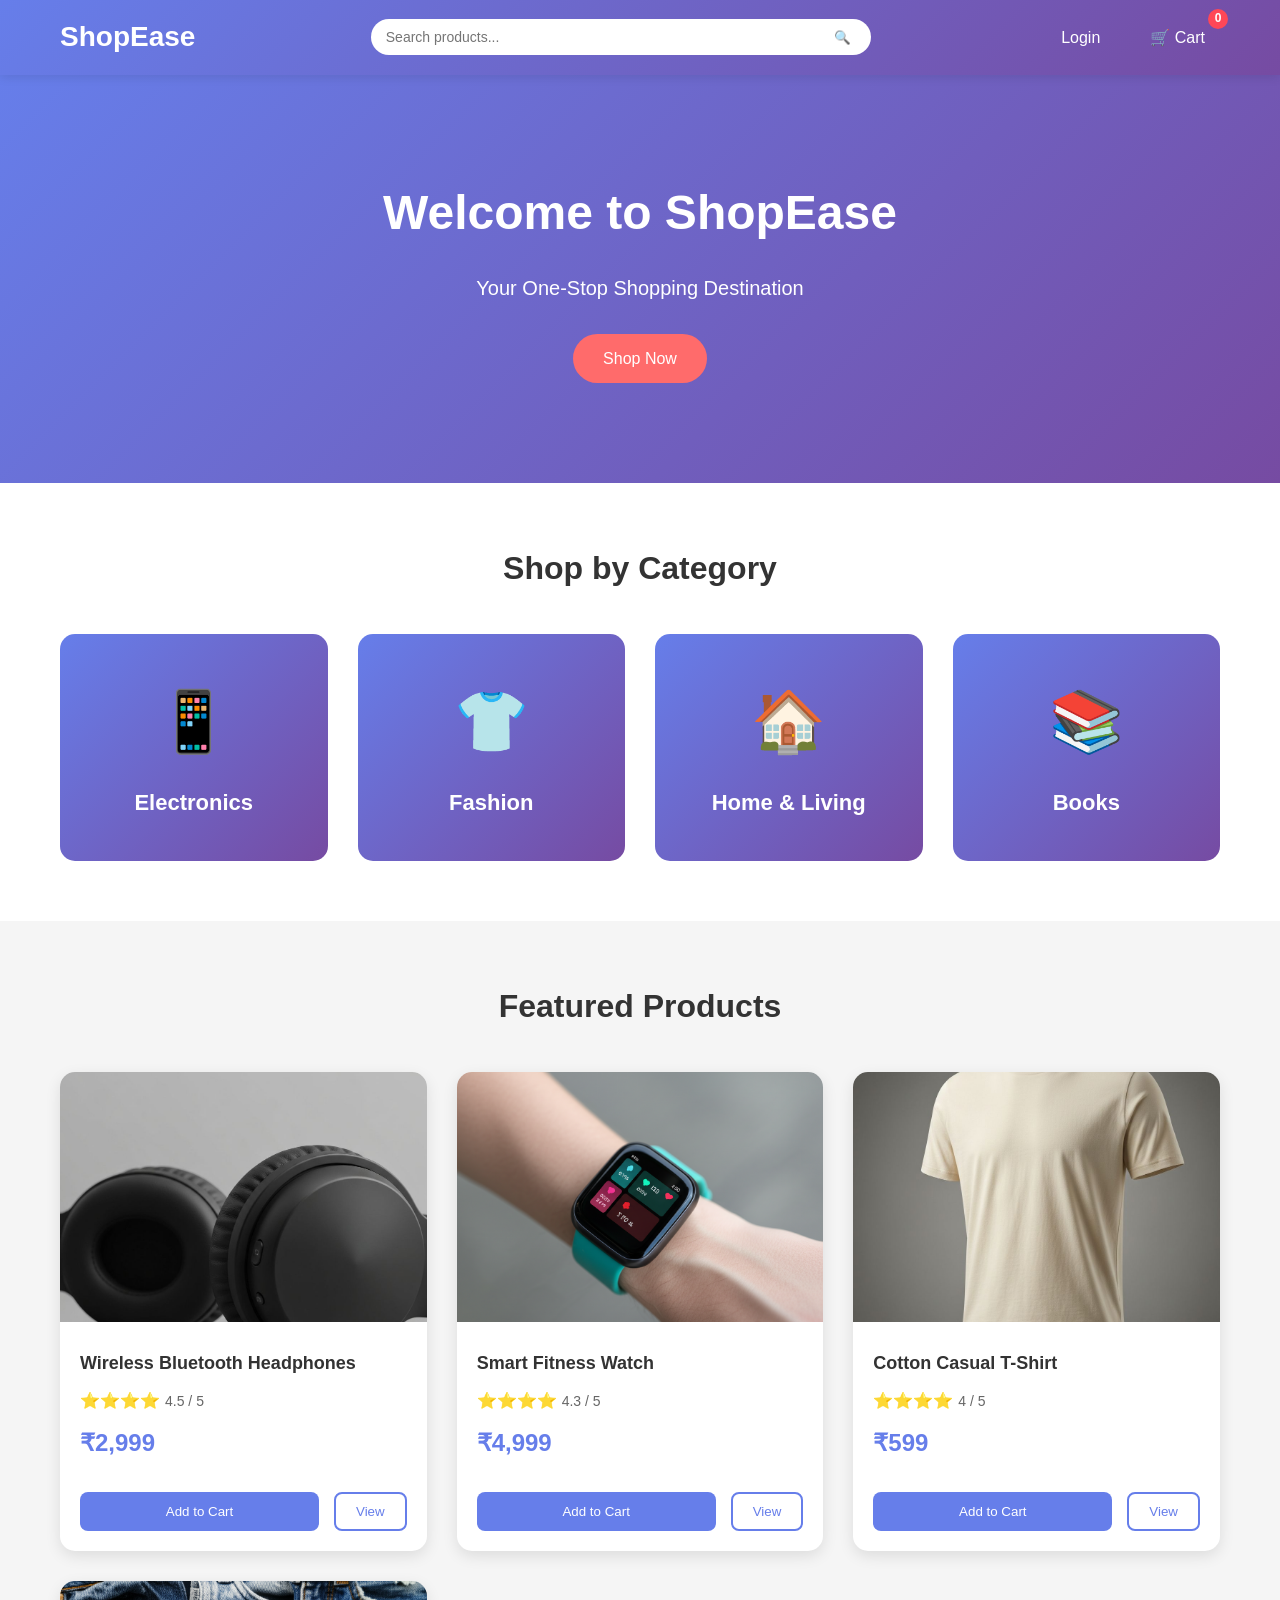
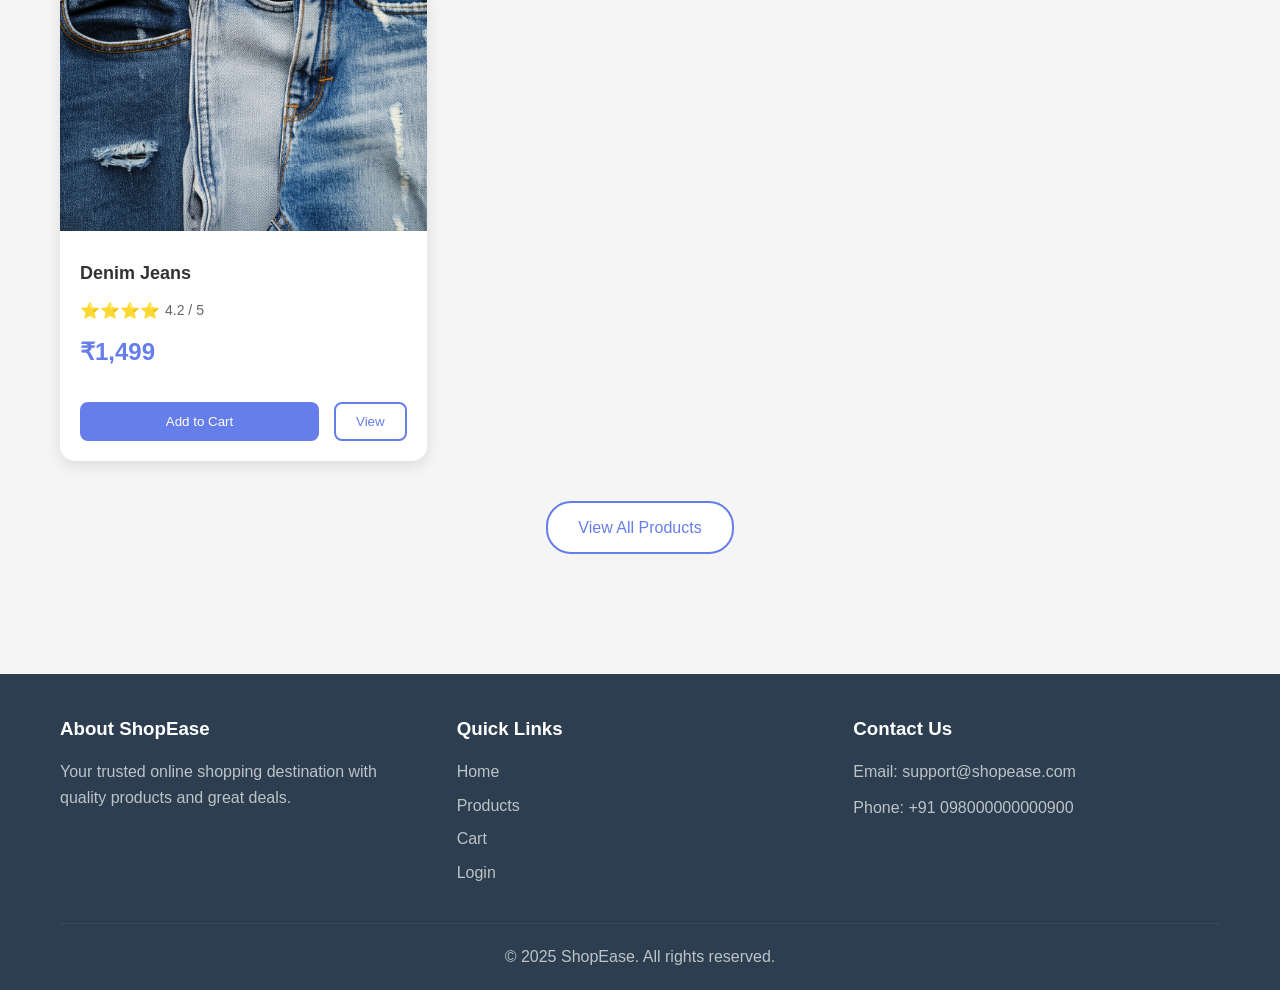
==== index.html @ 18e93b02 "first" ====
<!DOCTYPE html>
<html lang="en">
<head>
    <meta charset="UTF-8">
    <meta name="viewport" content="width=device-width, initial-scale=1.0">
    <title>ShopEase - Home</title>
    <link rel="stylesheet" href="style.css">
</head>
<body>
    <!-- Navigation Bar -->
    <nav class="navbar">
        <div class="nav-container">
            <div class="nav-logo">
                <a href="index.html">ShopEase</a>
            </div>
            <div class="nav-search">
                <input type="text" id="searchInput" placeholder="Search products...">
                <button id="searchBtn">🔍</button>
            </div>
            <div class="nav-links">
                <a href="login.html" id="userLink">Login</a>
                <a href="cart.html" class="cart-link">
                    🛒 Cart
                    <span class="cart-count" id="cartCount">0</span>
                </a>
            </div>
        </div>
    </nav>

    <!-- Hero Section -->
    <section class="hero">
        <div class="hero-content">
            <h1>Welcome to ShopEase</h1>
            <p>Your One-Stop Shopping Destination</p>
            <a href="products.html" class="btn-primary">Shop Now</a>
        </div>
    </section>

    <!-- Featured Categories -->
    <section class="categories">
        <div class="container">
            <h2 class="section-title">Shop by Category</h2>
            <div class="category-grid">
                <div class="category-card" data-category="electronics">
                    <div class="category-icon">📱</div>
                    <h3>Electronics</h3>
                </div>
                <div class="category-card" data-category="fashion">
                    <div class="category-icon">👕</div>
                    <h3>Fashion</h3>
                </div>
                <div class="category-card" data-category="home">
                    <div class="category-icon">🏠</div>
                    <h3>Home & Living</h3>
                </div>
                <div class="category-card" data-category="books">
                    <div class="category-icon">📚</div>
                    <h3>Books</h3>
                </div>
            </div>
        </div>
    </section>


    <section class="featured-products">
        <div class="container">
            <h2 class="section-title">Featured Products</h2>
            <div class="products-grid" id="featuredProducts">
               
            </div>
            <div class="view-all">
                <a href="products.html" class="btn-secondary">View All Products</a>
            </div>
        </div>
    </section>

    <!-- Footer -->
    <footer class="footer">
        <div class="container">
            <div class="footer-content">
                <div class="footer-section">
                    <h3>About ShopEase</h3>
                    <p>Your trusted online shopping destination with quality products and great deals.</p>
                </div>
                <div class="footer-section">
                    <h3>Quick Links</h3>
                    <ul>
                        <li><a href="index.html">Home</a></li>
                        <li><a href="products.html">Products</a></li>
                        <li><a href="cart.html">Cart</a></li>
                        <li><a href="login.html">Login</a></li>
                    </ul>
                </div>
                <div class="footer-section">
                    <h3>Contact Us</h3>
                    <p>Email: support@shopease.com</p>
                    <p>Phone: +91 098000000000900</p>
                </div>
            </div>
            <div class="footer-bottom">
                <p>&copy; 2025 ShopEase. All rights reserved.</p>
            </div>
        </div>
    </footer>

    <script src="script.js"></script>
    <script>
       
        document.addEventListener('DOMContentLoaded', function() {
            loadFeaturedProducts();
            
           
            document.querySelectorAll('.category-card').forEach(card => {
                card.addEventListener('click', function() {
                    const category = this.dataset.category;
                    window.location.href = `products.html?category=${category}`;
                });
            });
        });

        function loadFeaturedProducts() {
            const products = getProducts().slice(0, 4); // Get first 4 products
            const container = document.getElementById('featuredProducts');
            container.innerHTML = products.map(product => createProductCard(product)).join('');
            attachProductCardListeners();
        }
    </script>
</body>
</html>
---- style.css ----
/* Global Styles */
* {
  margin: 0;
  padding: 0;
  box-sizing: border-box;
}

body {
  font-family: "Segoe UI", Tahoma, Geneva, Verdana, sans-serif;
  line-height: 1.6;
  color: #333;
  background-color: #f5f5f5;
}

.container {
  max-width: 1200px;
  margin: 0 auto;
  padding: 0 20px;
}

/* Navigation Bar */
.navbar {
  background: linear-gradient(135deg, #667eea 0%, #764ba2 100%);
  color: white;
  padding: 15px 0;
  position: sticky;
  top: 0;
  z-index: 1000;
  box-shadow: 0 2px 10px rgba(0, 0, 0, 0.1);
}

.nav-container {
  max-width: 1200px;
  margin: 0 auto;
  padding: 0 20px;
  display: flex;
  justify-content: space-between;
  align-items: center;
  gap: 20px;
}

.nav-logo a {
  color: white;
  text-decoration: none;
  font-size: 28px;
  font-weight: bold;
  transition: transform 0.3s;
}

.nav-logo a:hover {
  transform: scale(1.05);
}

.nav-search {
  flex: 1;
  max-width: 500px;
  display: flex;
}

.nav-search input {
  flex: 1;
  padding: 10px 15px;
  border: none;
  border-radius: 25px 0 0 25px;
  outline: none;
  font-size: 14px;
}

.nav-search button {
  padding: 10px 20px;
  border: none;
  background: white;
  border-radius: 0 25px 25px 0;
  cursor: pointer;
  transition: background 0.3s;
}

.nav-search button:hover {
  background: #f0f0f0;
}

.nav-links {
  display: flex;
  gap: 20px;
  align-items: center;
}

.nav-links a {
  color: white;
  text-decoration: none;
  padding: 8px 15px;
  border-radius: 20px;
  transition: background 0.3s;
}

.nav-links a:hover {
  background: rgba(255, 255, 255, 0.2);
}

.cart-link {
  position: relative;
}

.cart-count {
  position: absolute;
  top: -8px;
  right: -8px;
  background: #ff4757;
  color: white;
  border-radius: 50%;
  width: 20px;
  height: 20px;
  display: flex;
  align-items: center;
  justify-content: center;
  font-size: 12px;
  font-weight: bold;
}

/* Hero Section */
.hero {
  background: linear-gradient(135deg, #667eea 0%, #764ba2 100%);
  color: white;
  padding: 100px 20px;
  text-align: center;
}

.hero-content h1 {
  font-size: 48px;
  margin-bottom: 20px;
  animation: fadeInDown 1s;
}

.hero-content p {
  font-size: 20px;
  margin-bottom: 30px;
  animation: fadeInUp 1s;
}

/* Buttons */
.btn-primary,
.btn-secondary {
  display: inline-block;
  padding: 12px 30px;
  border: none;
  border-radius: 25px;
  cursor: pointer;
  font-size: 16px;
  text-decoration: none;
  transition: all 0.3s;
}

.btn-primary {
  background: #ff6b6b;
  color: white;
}

.btn-primary:hover {
  background: #ee5a52;
  transform: translateY(-2px);
  box-shadow: 0 5px 15px rgba(255, 107, 107, 0.3);
}

.btn-secondary {
  background: white;
  color: #667eea;
  border: 2px solid #667eea;
}

.btn-secondary:hover {
  background: #667eea;
  color: white;
}

/* Categories Section */
.categories {
  padding: 60px 20px;
  background: white;
}

.section-title {
  text-align: center;
  font-size: 32px;
  margin-bottom: 40px;
  color: #333;
}

.category-grid {
  display: grid;
  grid-template-columns: repeat(auto-fit, minmax(250px, 1fr));
  gap: 30px;
}

.category-card {
  background: linear-gradient(135deg, #667eea 0%, #764ba2 100%);
  padding: 40px;
  border-radius: 15px;
  text-align: center;
  cursor: pointer;
  transition: transform 0.3s, box-shadow 0.3s;
  color: white;
}

.category-card:hover {
  transform: translateY(-10px);
  box-shadow: 0 10px 30px rgba(0, 0, 0, 0.2);
}

.category-icon {
  font-size: 60px;
  margin-bottom: 15px;
}

.category-card h3 {
  font-size: 22px;
}

/* Products Section */
.featured-products,
.products-section {
  padding: 60px 20px;
}

.products-grid {
  display: grid;
  grid-template-columns: repeat(auto-fill, minmax(280px, 1fr));
  gap: 30px;
  margin-bottom: 30px;
}

.product-card {
  background: white;
  border-radius: 15px;
  overflow: hidden;
  box-shadow: 0 5px 15px rgba(0, 0, 0, 0.1);
  transition: transform 0.3s, box-shadow 0.3s;
  cursor: pointer;
}

.product-card:hover {
  transform: translateY(-5px);
  box-shadow: 0 10px 30px rgba(0, 0, 0, 0.2);
}

.product-image {
  width: 100%;
  height: 250px;
  object-fit: cover;
}

.product-info {
  padding: 20px;
}

.product-name {
  font-size: 18px;
  font-weight: 600;
  margin-bottom: 10px;
  color: #333;
}

.product-rating {
  display: flex;
  align-items: center;
  gap: 5px;
  margin-bottom: 10px;
}

.stars {
  color: #ffa502;
}

.rating-text {
  font-size: 14px;
  color: #666;
}

.product-price {
  font-size: 24px;
  font-weight: bold;
  color: #667eea;
  margin-bottom: 15px;
}

.product-actions {
  display: flex;
  gap: 10px;
}

.add-to-cart {
  flex: 1;
  padding: 10px;
  background: #667eea;
  color: white;
  border: none;
  border-radius: 8px;
  cursor: pointer;
  transition: background 0.3s;
}

.add-to-cart:hover {
  background: #5568d3;
}

.view-details {
  padding: 10px 20px;
  background: white;
  color: #667eea;
  border: 2px solid #667eea;
  border-radius: 8px;
  cursor: pointer;
  transition: all 0.3s;
}

.view-details:hover {
  background: #667eea;
  color: white;
}

.view-all {
  text-align: center;
  margin-top: 40px;
}

/* Products Page */
.products-header {
  display: flex;
  justify-content: space-between;
  align-items: center;
  margin-bottom: 30px;
  flex-wrap: wrap;
  gap: 20px;
}

.filter-controls {
  display: flex;
  gap: 15px;
}

.filter-controls select {
  padding: 10px 15px;
  border: 2px solid #ddd;
  border-radius: 8px;
  cursor: pointer;
  outline: none;
  transition: border-color 0.3s;
}

.filter-controls select:hover {
  border-color: #667eea;
}

.no-products {
  text-align: center;
  font-size: 20px;
  color: #666;
  padding: 40px;
}

/* Product Detail Page */
.product-detail-section {
  padding: 40px 20px;
}

.breadcrumb {
  margin-bottom: 30px;
  color: #666;
}

.breadcrumb a {
  color: #667eea;
  text-decoration: none;
}

.breadcrumb a:hover {
  text-decoration: underline;
}

.product-detail-grid {
  display: grid;
  grid-template-columns: 1fr 1fr;
  gap: 60px;
  background: white;
  padding: 40px;
  border-radius: 15px;
  box-shadow: 0 5px 15px rgba(0, 0, 0, 0.1);
}

.product-image-large img {
  width: 100%;
  border-radius: 15px;
}

.product-info-large h1 {
  font-size: 32px;
  margin-bottom: 20px;
  color: #333;
}

.product-price-large {
  font-size: 36px;
  font-weight: bold;
  color: #667eea;
  margin: 20px 0;
}

.product-description,
.product-features {
  margin: 30px 0;
}

.product-description h3,
.product-features h3 {
  font-size: 20px;
  margin-bottom: 15px;
  color: #333;
}

.product-description p {
  color: #666;
  line-height: 1.8;
}

.product-features ul {
  list-style: none;
}

.product-features li {
  padding: 10px 0;
  color: #666;
  border-bottom: 1px solid #eee;
}

.product-features li:before {
  content: "✓ ";
  color: #4caf50;
  font-weight: bold;
  margin-right: 10px;
}

.product-actions {
  display: flex;
  gap: 15px;
  margin-top: 30px;
}

/* Cart Page */
.cart-section {
  padding: 40px 20px;
  min-height: 60vh;
}

.cart-container {
  display: grid;
  grid-template-columns: 2fr 1fr;
  gap: 30px;
}

.cart-items {
  background: white;
  padding: 30px;
  border-radius: 15px;
  box-shadow: 0 5px 15px rgba(0, 0, 0, 0.1);
}

.cart-item {
  display: flex;
  align-items: center;
  gap: 20px;
  padding: 20px;
  border-bottom: 1px solid #eee;
  transition: background 0.3s;
}

.cart-item:hover {
  background: #f9f9f9;
}

.cart-item img {
  width: 100px;
  height: 100px;
  object-fit: cover;
  border-radius: 10px;
}

.cart-item-details {
  flex: 1;
}

.cart-item-details h3 {
  font-size: 18px;
  margin-bottom: 10px;
}

.cart-item-price {
  color: #667eea;
  font-weight: bold;
}

.cart-item-quantity {
  display: flex;
  align-items: center;
  gap: 10px;
}

.qty-btn {
  width: 30px;
  height: 30px;
  border: 2px solid #667eea;
  background: white;
  border-radius: 5px;
  cursor: pointer;
  font-size: 18px;
  transition: all 0.3s;
}

.qty-btn:hover {
  background: #667eea;
  color: white;
}

.qty-value {
  min-width: 30px;
  text-align: center;
  font-weight: bold;
}

.cart-item-total {
  font-size: 20px;
  font-weight: bold;
  color: #333;
  min-width: 100px;
  text-align: right;
}

.remove-btn {
  background: none;
  border: none;
  font-size: 24px;
  cursor: pointer;
  transition: transform 0.3s;
}

.remove-btn:hover {
  transform: scale(1.2);
}

.empty-cart {
  text-align: center;
  padding: 60px 20px;
}

.empty-cart h2 {
  font-size: 28px;
  margin-bottom: 15px;
  color: #666;
}

.empty-cart p {
  color: #999;
  margin-bottom: 30px;
}

.cart-summary {
  background: white;
  padding: 30px;
  border-radius: 15px;
  box-shadow: 0 5px 15px rgba(0, 0, 0, 0.1);
  height: fit-content;
  position: sticky;
  top: 100px;
}

.cart-summary h2 {
  margin-bottom: 20px;
}

.summary-row {
  display: flex;
  justify-content: space-between;
  margin-bottom: 15px;
  font-size: 16px;
}

.summary-row.total {
  font-size: 22px;
  font-weight: bold;
  color: #667eea;
}

.cart-summary hr {
  margin: 20px 0;
  border: none;
  border-top: 2px solid #eee;
}

.cart-summary button {
  width: 100%;
  margin-bottom: 10px;
}

/* Checkout Page */
.checkout-section {
  padding: 40px 20px;
}

.checkout-container {
  display: grid;
  grid-template-columns: 2fr 1fr;
  gap: 30px;
}

.checkout-form {
  background: white;
  padding: 30px;
  border-radius: 15px;
  box-shadow: 0 5px 15px rgba(0, 0, 0, 0.1);
}

.checkout-form h2 {
  margin-bottom: 20px;
  color: #333;
}

.form-group {
  margin-bottom: 20px;
}

.form-group label {
  display: block;
  margin-bottom: 8px;
  font-weight: 600;
  color: #333;
}

.form-group input,
.form-group textarea {
  width: 100%;
  padding: 12px;
  border: 2px solid #ddd;
  border-radius: 8px;
  outline: none;
  transition: border-color 0.3s;
}

.form-group input:focus,
.form-group textarea:focus {
  border-color: #667eea;
}

.form-row {
  display: grid;
  grid-template-columns: 1fr 1fr;
  gap: 20px;
}

.payment-methods {
  margin: 20px 0;
}

.payment-option {
  display: block;
  padding: 15px;
  margin-bottom: 10px;
  border: 2px solid #ddd;
  border-radius: 8px;
  cursor: pointer;
  transition: all 0.3s;
}

.payment-option:hover {
  border-color: #667eea;
  background: #f9f9f9;
}

.payment-option input[type="radio"] {
  margin-right: 10px;
}

.place-order-btn {
  width: 100%;
  margin-top: 20px;
}

.order-summary {
  background: white;
  padding: 30px;
  border-radius: 15px;
  box-shadow: 0 5px 15px rgba(0, 0, 0, 0.1);
  height: fit-content;
  position: sticky;
  top: 100px;
}

.order-item {
  display: flex;
  align-items: center;
  gap: 15px;
  padding: 15px 0;
  border-bottom: 1px solid #eee;
}

.order-item img {
  width: 60px;
  height: 60px;
  object-fit: cover;
  border-radius: 8px;
}

.order-item-info h4 {
  font-size: 14px;
  margin-bottom: 5px;
}

.order-item-info p {
  font-size: 12px;
  color: #666;
}

.order-item-price {
  margin-left: auto;
  font-weight: bold;
}

.summary-totals {
  margin-top: 20px;
}

/* Modal */
.modal {
  display: none;
  position: fixed;
  top: 0;
  left: 0;
  width: 100%;
  height: 100%;
  background: rgba(0, 0, 0, 0.5);
  align-items: center;
  justify-content: center;
  z-index: 2000;
}

.modal-content {
  background: white;
  padding: 40px;
  border-radius: 15px;
  text-align: center;
  max-width: 500px;
  animation: slideIn 0.5s;
}

.success-icon {
  width: 80px;
  height: 80px;
  background: #4caf50;
  color: white;
  border-radius: 50%;
  display: flex;
  align-items: center;
  justify-content: center;
  font-size: 48px;
  margin: 0 auto 20px;
}

.modal-content h2 {
  margin-bottom: 15px;
  color: #333;
}

.modal-content p {
  margin-bottom: 15px;
  color: #666;
}

/* Login/Signup Page */
.auth-section {
  padding: 60px 20px;
  min-height: 70vh;
  display: flex;
  align-items: center;
  justify-content: center;
}

.auth-container {
  background: white;
  padding: 40px;
  border-radius: 15px;
  box-shadow: 0 10px 30px rgba(0, 0, 0, 0.1);
  max-width: 500px;
  width: 100%;
}

.auth-tabs {
  display: flex;
  gap: 10px;
  margin-bottom: 30px;
}

.auth-tab {
  flex: 1;
  padding: 12px;
  border: none;
  background: #f0f0f0;
  cursor: pointer;
  border-radius: 8px;
  font-size: 16px;
  transition: all 0.3s;
}

.auth-tab.active {
  background: #667eea;
  color: white;
}

.auth-form {
  display: none;
}

.auth-form.active {
  display: block;
  animation: fadeIn 0.5s;
}

.auth-form h2 {
  text-align: center;
  margin-bottom: 30px;
  color: #333;
}

.auth-form button {
  width: 100%;
}

/* Footer */
.footer {
  background: #2c3e50;
  color: white;
  padding: 40px 20px 20px;
  margin-top: 60px;
}

.footer-content {
  display: grid;
  grid-template-columns: repeat(auto-fit, minmax(250px, 1fr));
  gap: 30px;
  margin-bottom: 30px;
}

.footer-section h3 {
  margin-bottom: 15px;
  color: white;
}

.footer-section p {
  color: #bdc3c7;
  margin-bottom: 10px;
}

.footer-section ul {
  list-style: none;
}

.footer-section ul li {
  margin-bottom: 8px;
}

.footer-section a {
  color: #bdc3c7;
  text-decoration: none;
  transition: color 0.3s;
}

.footer-section a:hover {
  color: white;
}

.footer-bottom {
  text-align: center;
  padding-top: 20px;
  border-top: 1px solid #34495e;
  color: #bdc3c7;
}

/* Animations */
@keyframes fadeIn {
  from {
    opacity: 0;
  }
  to {
    opacity: 1;
  }
}

@keyframes fadeInDown {
  from {
    opacity: 0;
    transform: translateY(-20px);
  }
  to {
    opacity: 1;
    transform: translateY(0);
  }
}

@keyframes fadeInUp {
  from {
    opacity: 0;
    transform: translateY(20px);
  }
  to {
    opacity: 1;
    transform: translateY(0);
  }
}

@keyframes slideIn {
  from {
    transform: translateY(-50px);
    opacity: 0;
  }
  to {
    transform: translateY(0);
    opacity: 1;
  }
}

/* Responsive Design */
@media (max-width: 768px) {
  .nav-container {
    flex-wrap: wrap;
  }

  .nav-search {
    order: 3;
    width: 100%;
    max-width: 100%;
    margin-top: 15px;
  }

  .hero-content h1 {
    font-size: 32px;
  }

  .hero-content p {
    font-size: 16px;
  }

  .category-grid {
    grid-template-columns: repeat(auto-fit, minmax(150px, 1fr));
  }

  .products-grid {
    grid-template-columns: repeat(auto-fill, minmax(200px, 1fr));
    gap: 20px;
  }

  .product-detail-grid {
    grid-template-columns: 1fr;
    gap: 30px;
  }

  .cart-container,
  .checkout-container {
    grid-template-columns: 1fr;
  }

  .cart-summary,
  .order-summary {
    position: static;
  }

  .cart-item {
    flex-wrap: wrap;
  }

  .filter-controls {
    flex-direction: column;
    width: 100%;
  }

  .filter-controls select {
    width: 100%;
  }

  .products-header {
    flex-direction: column;
    align-items: flex-start;
  }

  .form-row {
    grid-template-columns: 1fr;
  }
}

@media (max-width: 480px) {
  .product-card {
    font-size: 14px;
  }

  .product-actions {
    flex-direction: column;
  }

  .cart-item img {
    width: 80px;
    height: 80px;
  }
}
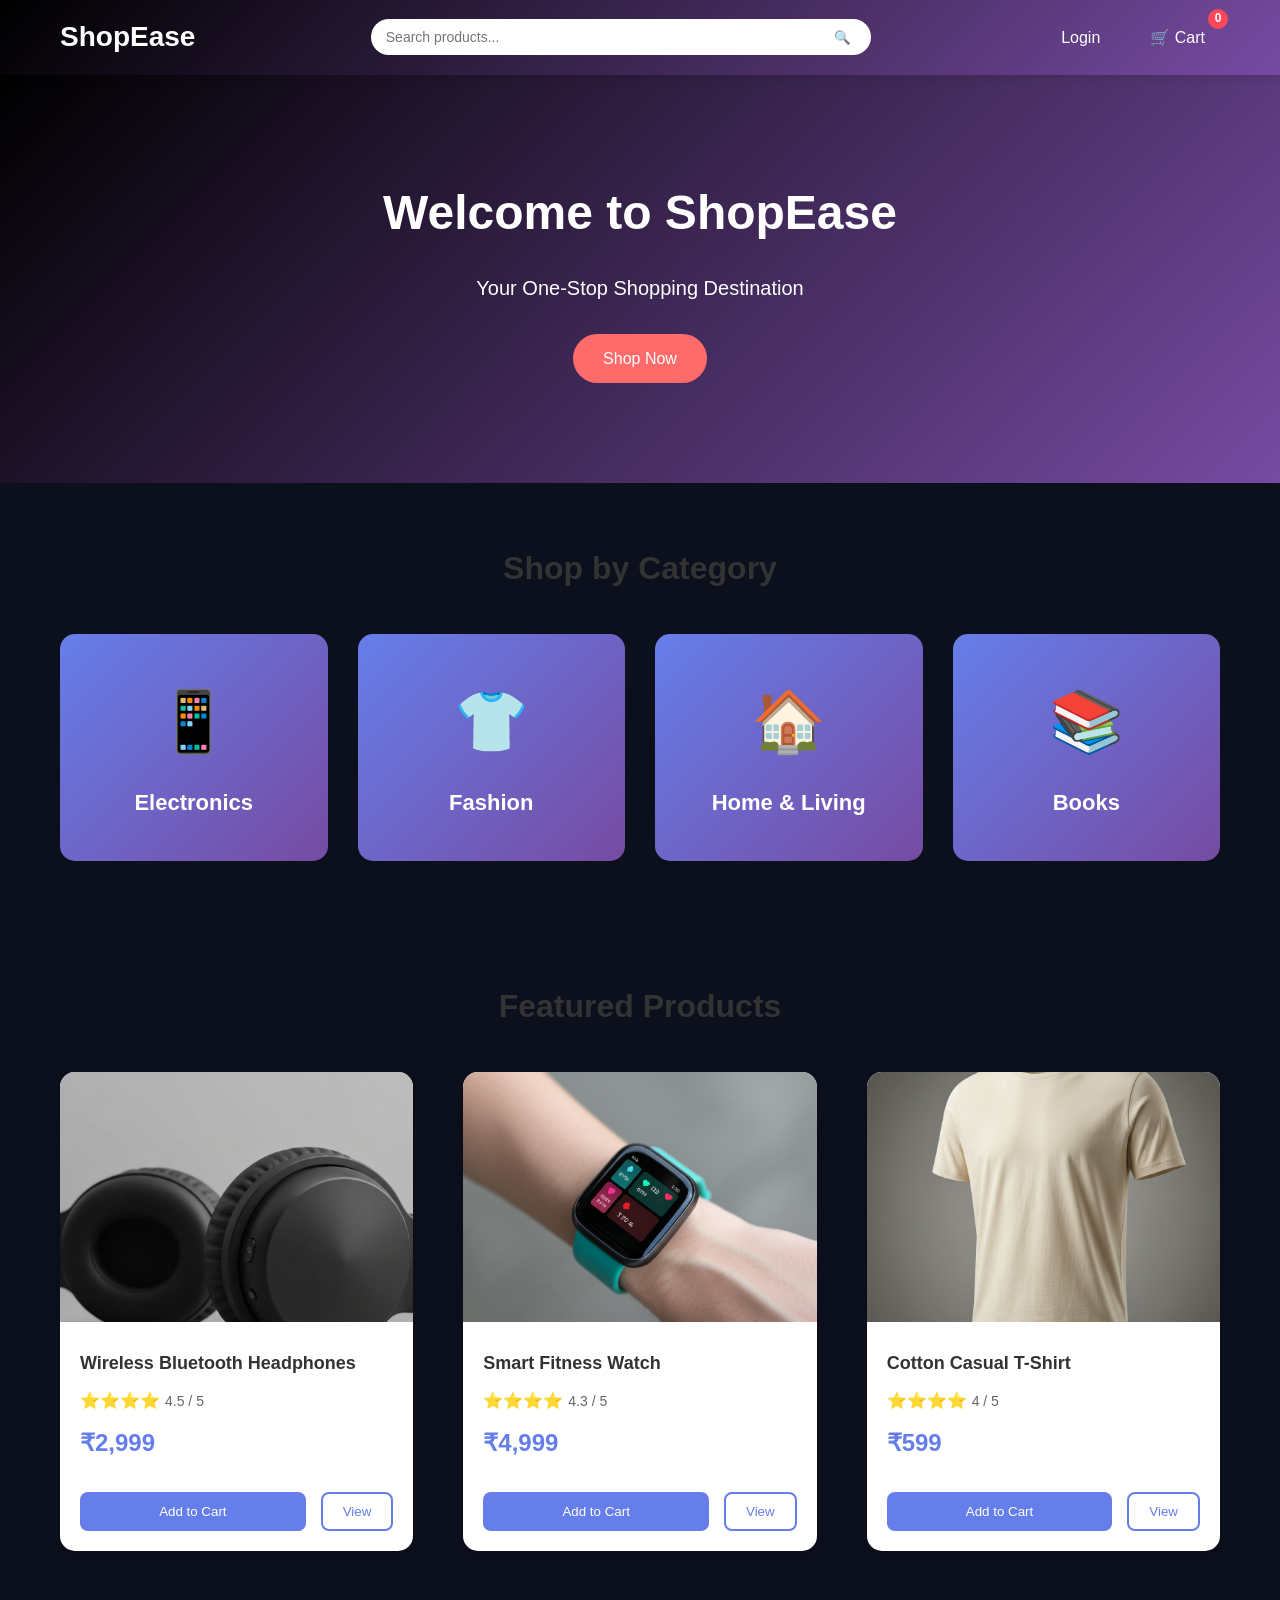
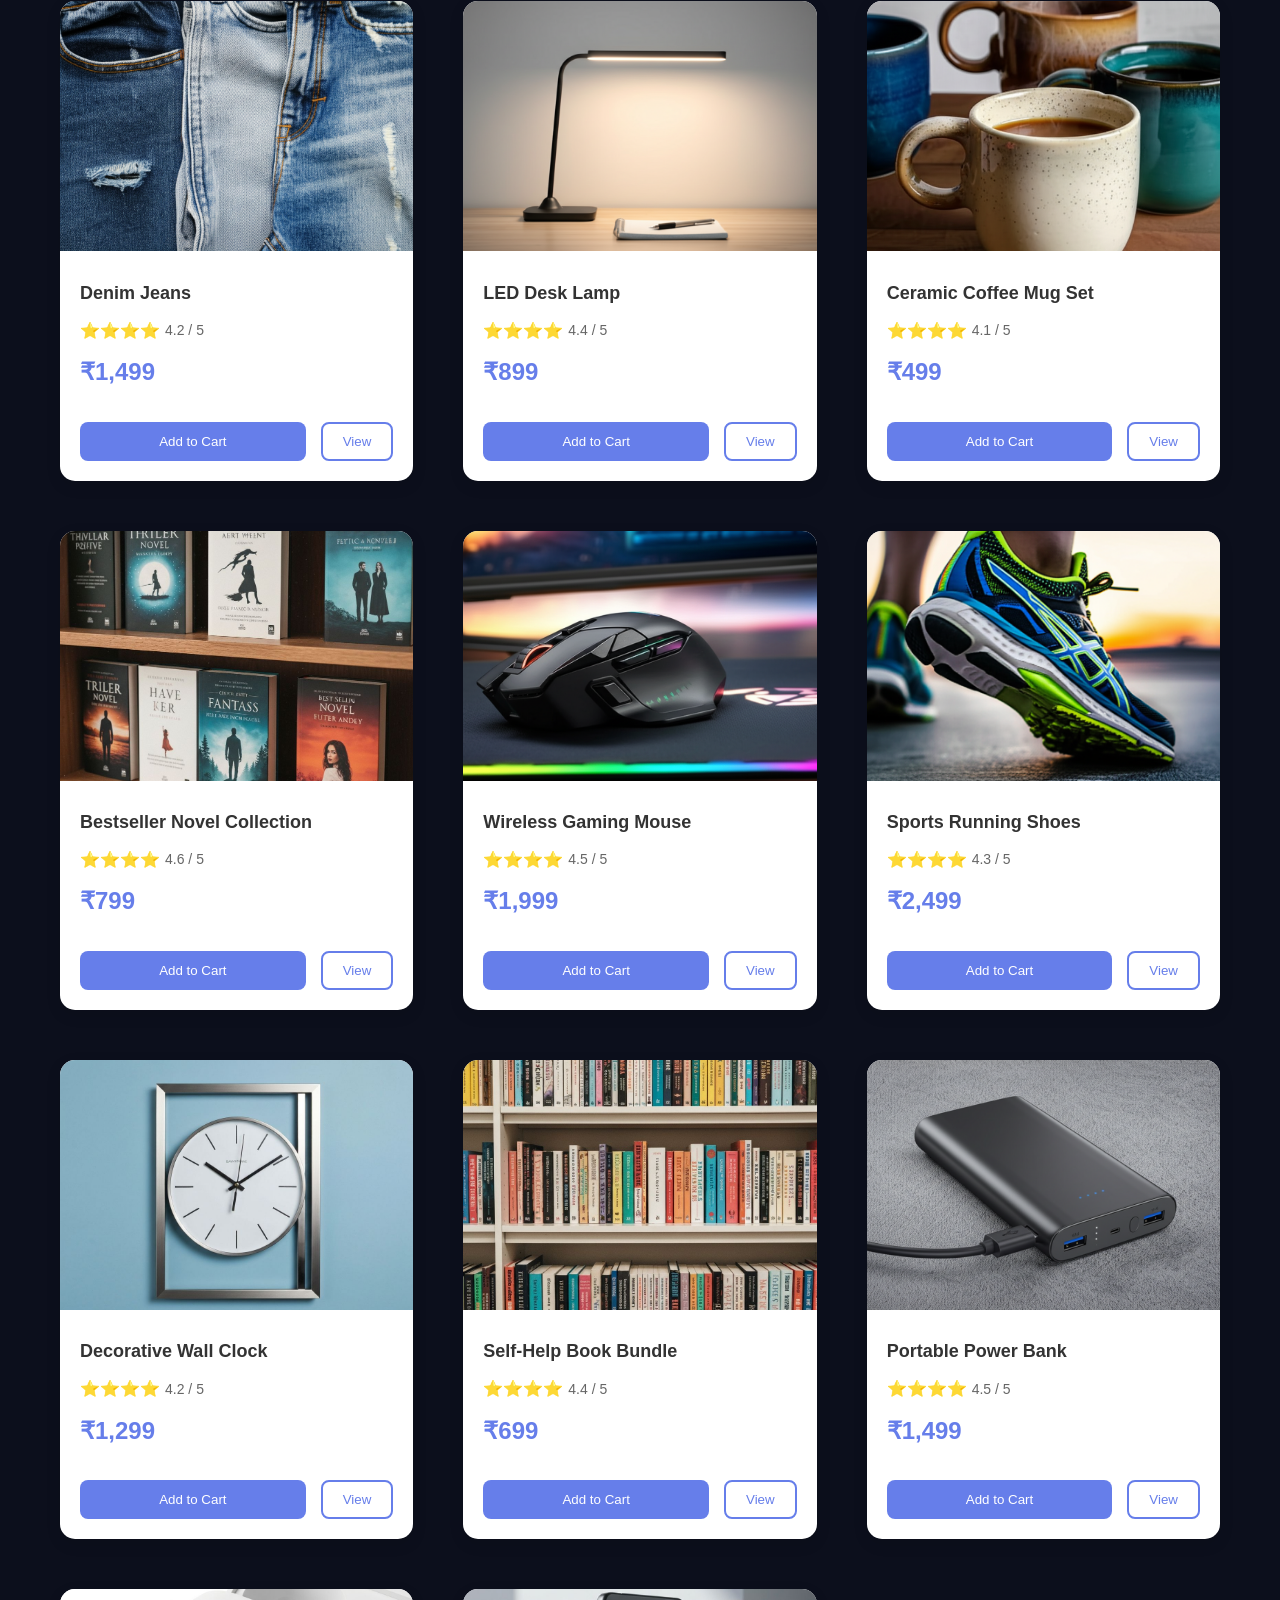
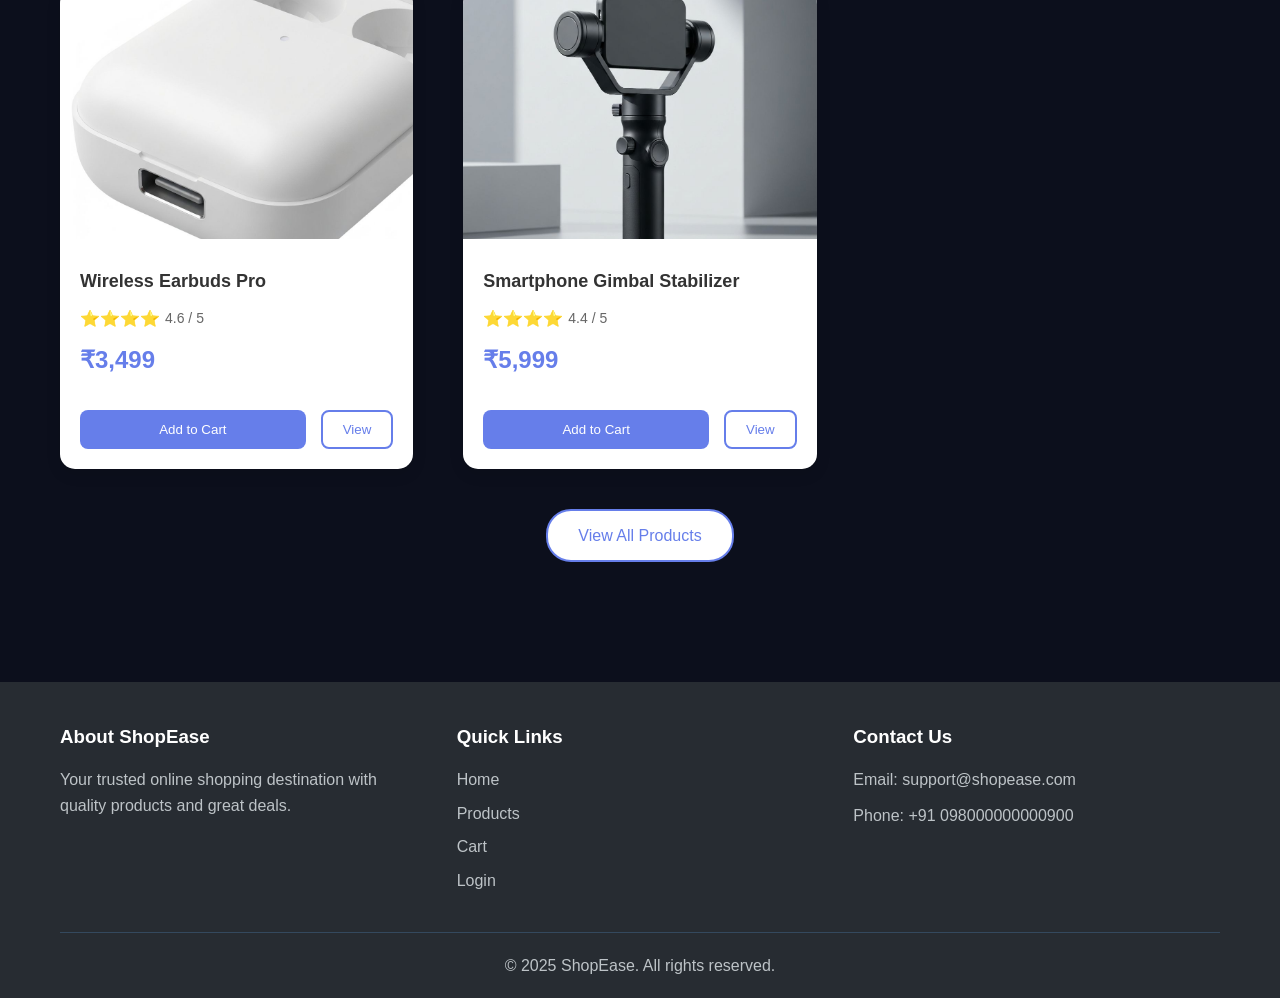
==== commit 543ab921: "chnage home page" ====
--- a/index.html
+++ b/index.html
@@ -119,7 +119,7 @@
         });
 
         function loadFeaturedProducts() {
-            const products = getProducts().slice(0, 4); // Get first 4 products
+            const products = getProducts().slice(0, 14); // Get first 4 products
             const container = document.getElementById('featuredProducts');
             container.innerHTML = products.map(product => createProductCard(product)).join('');
             attachProductCardListeners();
--- a/style.css
+++ b/style.css
@@ -9,7 +9,7 @@
   font-family: "Segoe UI", Tahoma, Geneva, Verdana, sans-serif;
   line-height: 1.6;
   color: #333;
-  background-color: #f5f5f5;
+  background-color:#0c0f1c ;
 }
 
 .container {
@@ -20,7 +20,7 @@
 
 /* Navigation Bar */
 .navbar {
-  background: linear-gradient(135deg, #667eea 0%, #764ba2 100%);
+  background: linear-gradient(135deg, black 0%, #764ba2 100%);
   color: white;
   padding: 15px 0;
   position: sticky;
@@ -119,7 +119,7 @@
 
 /* Hero Section */
 .hero {
-  background: linear-gradient(135deg, #667eea 0%, #764ba2 100%);
+  background: linear-gradient(135deg, black 0%, #764ba2 100%);
   color: white;
   padding: 100px 20px;
   text-align: center;
@@ -175,7 +175,7 @@
 /* Categories Section */
 .categories {
   padding: 60px 20px;
-  background: white;
+  background:#0c0f1c ;
 }
 
 .section-title {
@@ -224,7 +224,7 @@
 .products-grid {
   display: grid;
   grid-template-columns: repeat(auto-fill, minmax(280px, 1fr));
-  gap: 30px;
+  gap: 50px;
   margin-bottom: 30px;
 }
 
@@ -247,6 +247,8 @@
   height: 250px;
   object-fit: cover;
 }
+
+
 
 .product-info {
   padding: 20px;
@@ -833,7 +835,7 @@
 
 /* Footer */
 .footer {
-  background: #2c3e50;
+  background: #272c32;
   color: white;
   padding: 40px 20px 20px;
   margin-top: 60px;
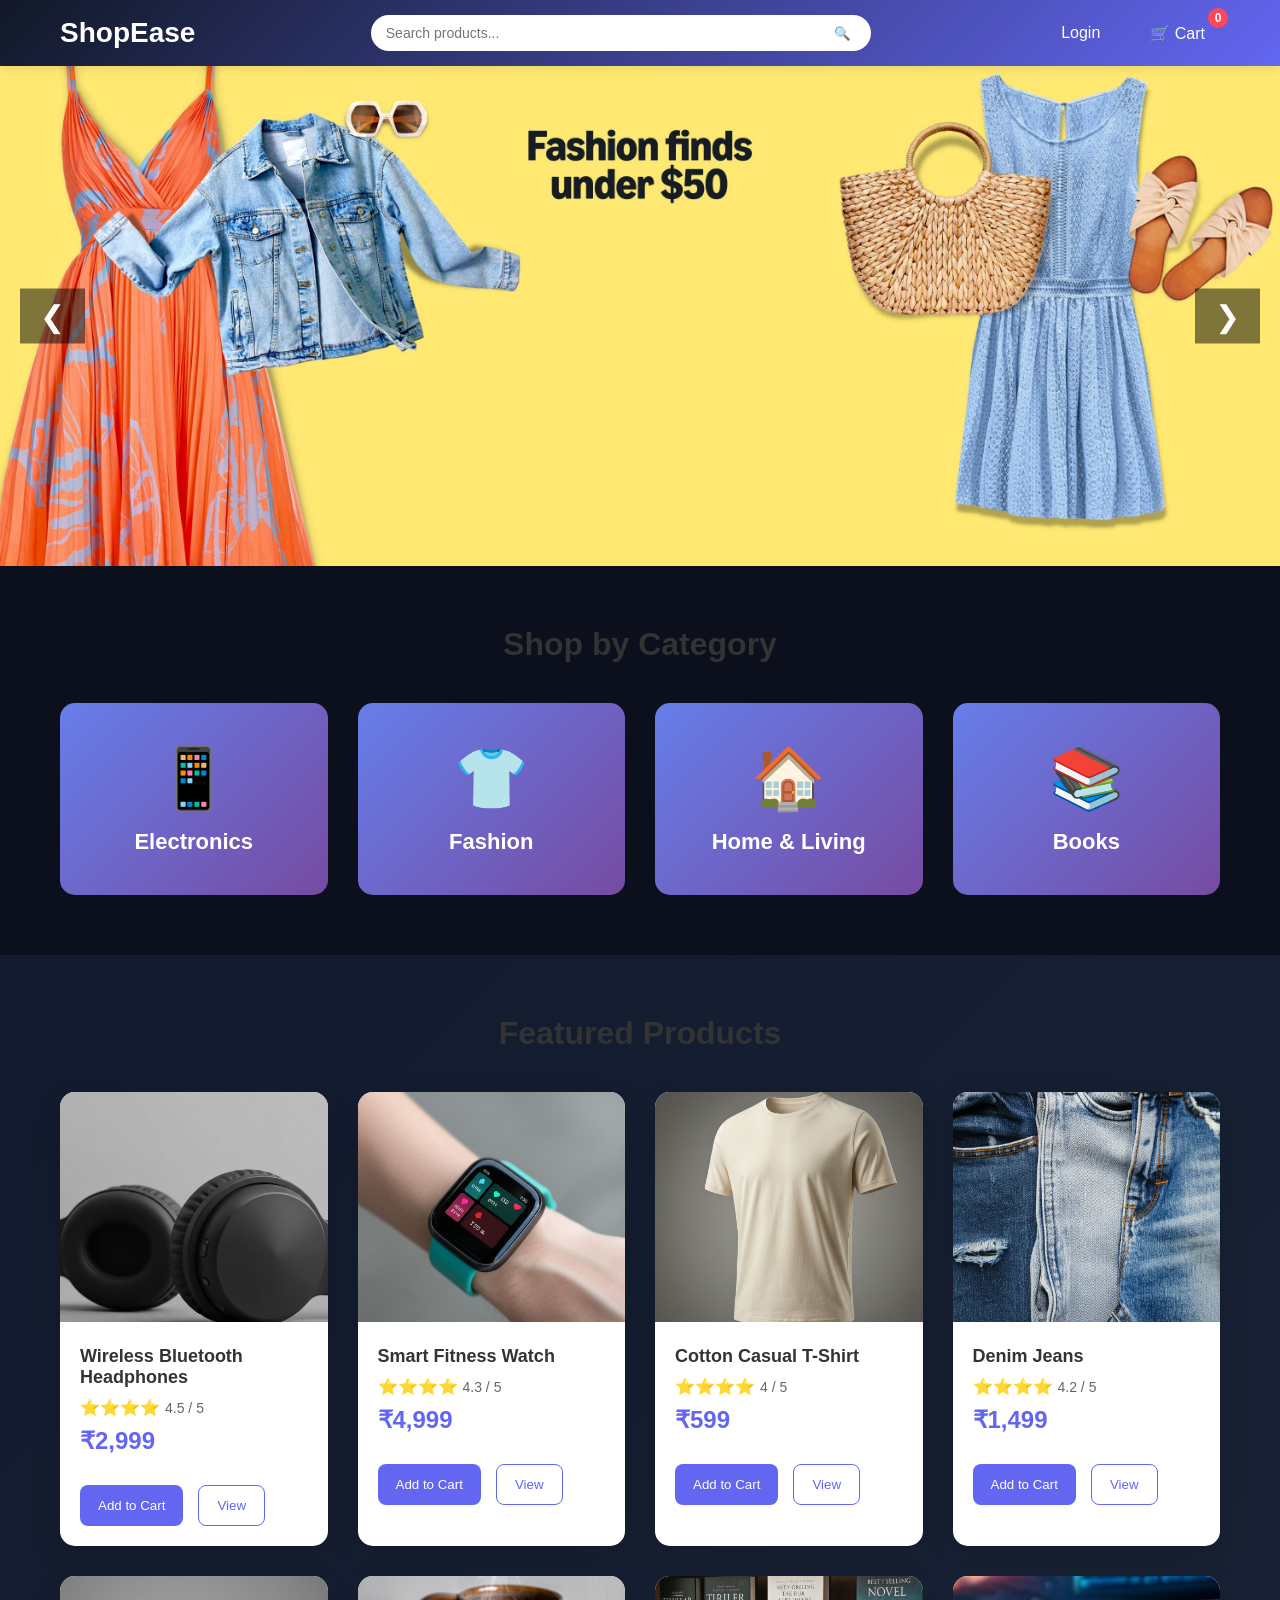
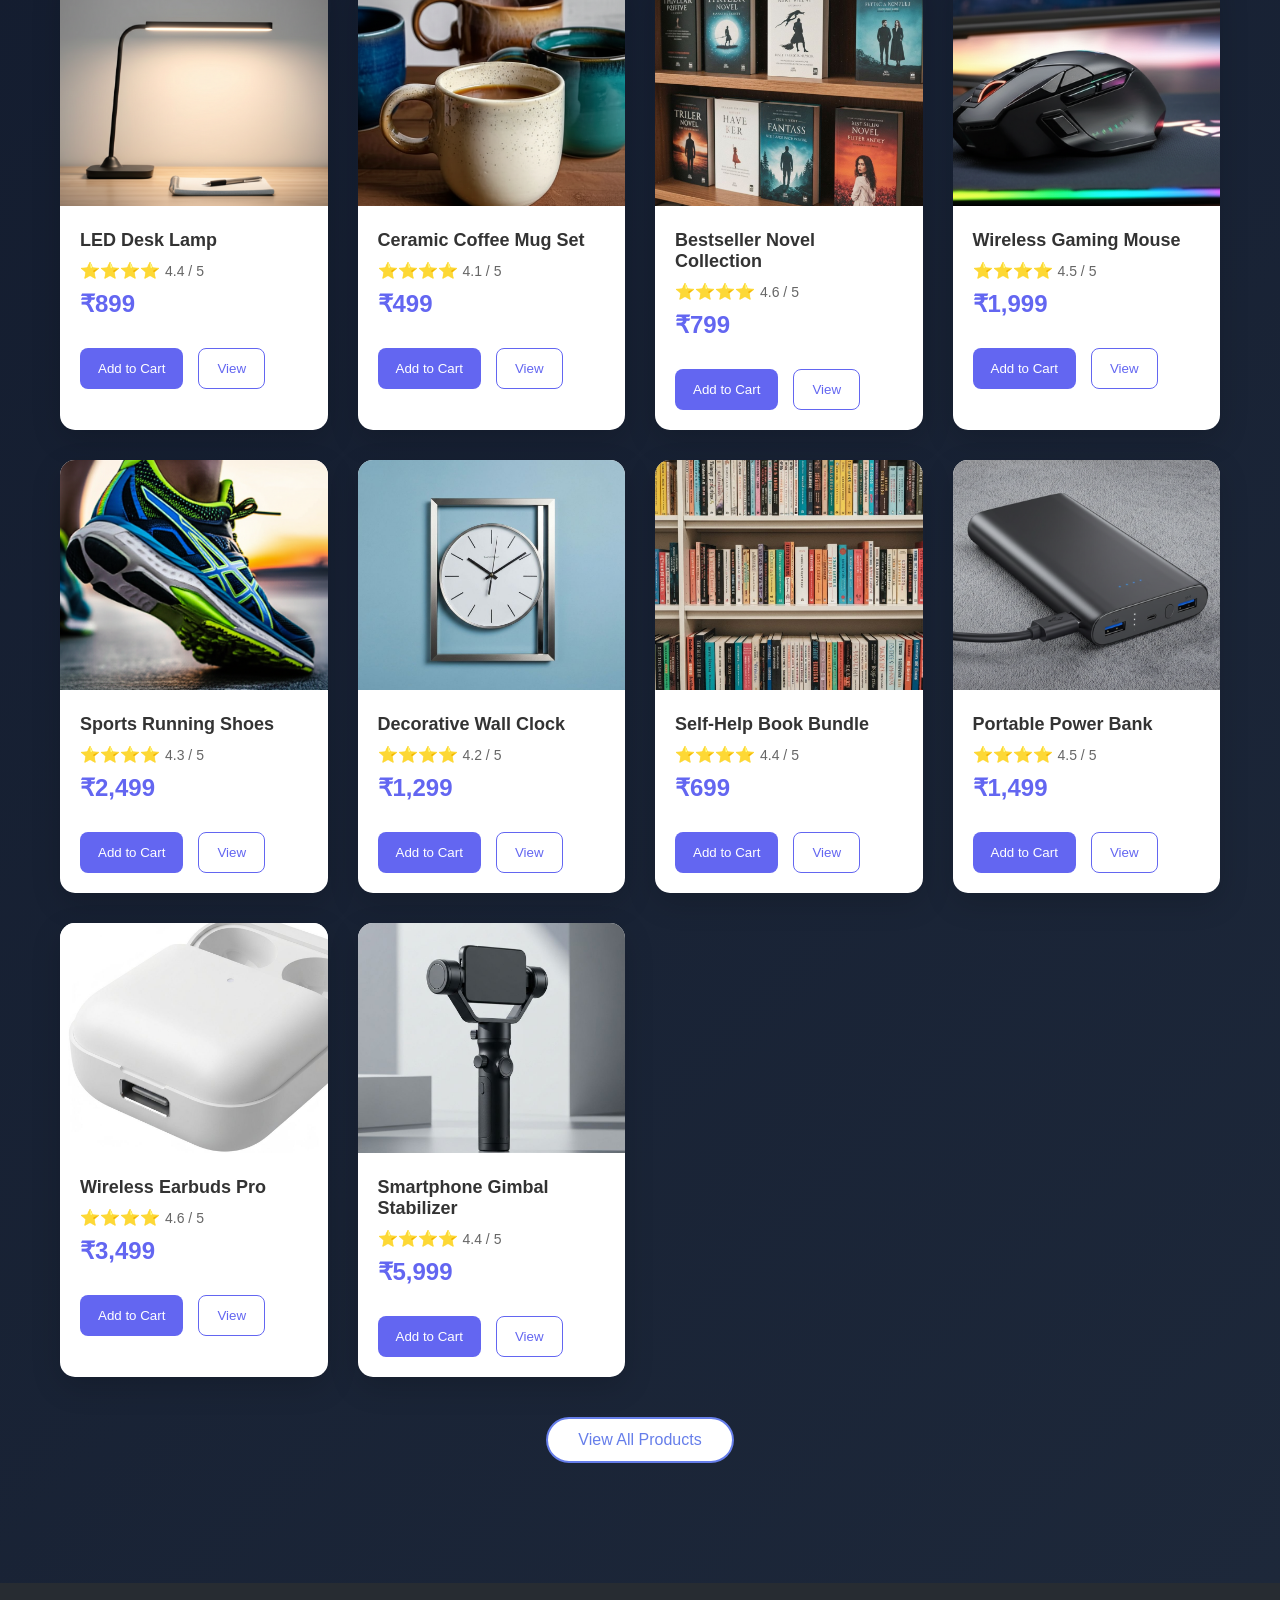
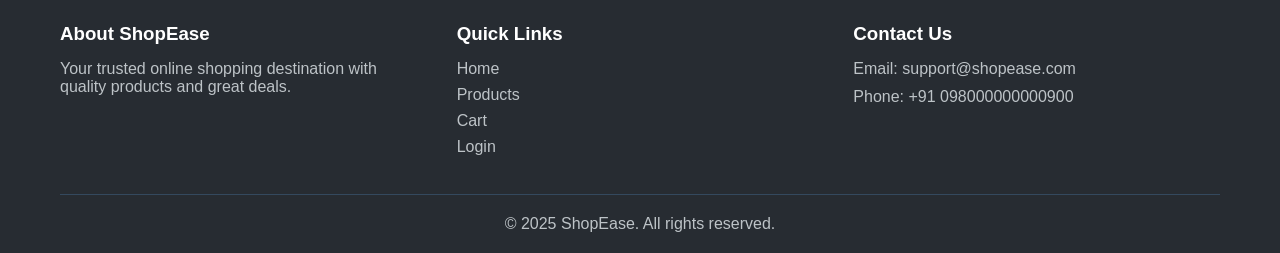
==== commit 95e46652: "Update hero slider" ====
--- a/index.html
+++ b/index.html
@@ -28,13 +28,20 @@
     </nav>
 
     <!-- Hero Section -->
-    <section class="hero">
-        <div class="hero-content">
-            <h1>Welcome to ShopEase</h1>
-            <p>Your One-Stop Shopping Destination</p>
-            <a href="products.html" class="btn-primary">Shop Now</a>
-        </div>
-    </section>
+   <section class="hero">
+
+<div class="hero-slider">
+
+<img src="herosection.png" class="slide active">
+<img src="hero2.png" class="slide">
+<img src="hero.png" class="slide">
+
+<button class="slider-btn prev">&#10094;</button>
+<button class="slider-btn next">&#10095;</button>
+
+</div>
+
+</section>
 
     <!-- Featured Categories -->
     <section class="categories">
--- a/style.css
+++ b/style.css
@@ -5,22 +5,22 @@
   box-sizing: border-box;
 }
 
-body {
-  font-family: "Segoe UI", Tahoma, Geneva, Verdana, sans-serif;
-  line-height: 1.6;
-  color: #333;
-  background-color:#0c0f1c ;
-}
-
-.container {
-  max-width: 1200px;
-  margin: 0 auto;
-  padding: 0 20px;
+body{
+background: linear-gradient(135deg,#0f172a,#1e293b);
+font-family: 'Poppins', sans-serif;
+margin:0;
+padding:0;
+}
+
+.container{
+max-width:1600px;
+margin:auto;
+padding:0 40px;
 }
 
 /* Navigation Bar */
 .navbar {
-  background: linear-gradient(135deg, black 0%, #764ba2 100%);
+   background: linear-gradient(135deg,#111827,#6366F1);
   color: white;
   padding: 15px 0;
   position: sticky;
@@ -118,23 +118,55 @@
 }
 
 /* Hero Section */
-.hero {
-  background: linear-gradient(135deg, black 0%, #764ba2 100%);
-  color: white;
-  padding: 100px 20px;
-  text-align: center;
-}
-
-.hero-content h1 {
-  font-size: 48px;
-  margin-bottom: 20px;
-  animation: fadeInDown 1s;
-}
-
-.hero-content p {
-  font-size: 20px;
-  margin-bottom: 30px;
-  animation: fadeInUp 1s;
+.hero{
+height:500px;
+position:relative;
+overflow:hidden;
+padding:0;
+}
+
+.hero-slider{
+width:100%;
+height:100%;
+position:relative;
+}
+
+.slide{
+position:absolute;
+width:100%;
+height:100%;
+object-fit:cover;
+opacity:0;
+transition:opacity 0.5s ease;
+}
+
+.slide.active{
+opacity:1;
+}
+
+.slider-btn{
+position:absolute;
+top:50%;
+transform:translateY(-50%);
+background:rgba(0,0,0,0.5);
+color:white;
+border:none;
+font-size:30px;
+padding:10px 20px;
+cursor:pointer;
+z-index:10;
+}
+
+.prev{
+left:20px;
+}
+
+.next{
+right:20px;
+}
+
+.slider-btn:hover{
+background:black;
 }
 
 /* Buttons */
@@ -219,33 +251,38 @@
 .featured-products,
 .products-section {
   padding: 60px 20px;
-}
-
-.products-grid {
-  display: grid;
-  grid-template-columns: repeat(auto-fill, minmax(280px, 1fr));
-  gap: 50px;
-  margin-bottom: 30px;
-}
-
-.product-card {
-  background: white;
-  border-radius: 15px;
-  overflow: hidden;
-  box-shadow: 0 5px 15px rgba(0, 0, 0, 0.1);
-  transition: transform 0.3s, box-shadow 0.3s;
-  cursor: pointer;
-}
-
-.product-card:hover {
-  transform: translateY(-5px);
-  box-shadow: 0 10px 30px rgba(0, 0, 0, 0.2);
-}
-
-.product-image {
   width: 100%;
-  height: 250px;
-  object-fit: cover;
+}
+
+.products-grid{
+display:grid;
+grid-template-columns:repeat(4,1fr);
+gap:30px;
+width:100%;
+}
+
+.product-card{
+background:white;
+border-radius:15px;
+overflow:hidden;
+box-shadow:0 10px 30px rgba(0,0,0,0.15);
+transition:0.3s;
+}
+
+.product-card:hover{
+transform:translateY(-10px);
+box-shadow:0 20px 40px rgba(0,0,0,0.25);
+}
+
+.product-image{
+width:100%;
+height:230px;
+object-fit:cover;
+transition:0.3s;
+}
+
+.product-card:hover .product-image{
+transform:scale(1.05);
 }
 
 
@@ -277,11 +314,11 @@
   color: #666;
 }
 
-.product-price {
-  font-size: 24px;
-  font-weight: bold;
-  color: #667eea;
-  margin-bottom: 15px;
+.product-price{
+color:#6366f1;
+font-size:24px;
+font-weight:700;
+margin-top:10px;
 }
 
 .product-actions {
@@ -289,29 +326,28 @@
   gap: 10px;
 }
 
-.add-to-cart {
-  flex: 1;
-  padding: 10px;
-  background: #667eea;
-  color: white;
-  border: none;
-  border-radius: 8px;
-  cursor: pointer;
-  transition: background 0.3s;
-}
-
-.add-to-cart:hover {
-  background: #5568d3;
-}
-
-.view-details {
-  padding: 10px 20px;
-  background: white;
-  color: #667eea;
-  border: 2px solid #667eea;
-  border-radius: 8px;
-  cursor: pointer;
-  transition: all 0.3s;
+.add-to-cart{
+background:#6366f1;
+color:white;
+border:none;
+padding:12px 18px;
+border-radius:8px;
+cursor:pointer;
+font-weight:500;
+transition:0.3s;
+}
+
+.add-to-cart:hover{
+background:#4f46e5;
+}
+
+.view-details{
+border:1px solid #6366f1;
+background:white;
+color:#6366f1;
+padding:12px 18px;
+border-radius:8px;
+cursor:pointer;
 }
 
 .view-details:hover {
